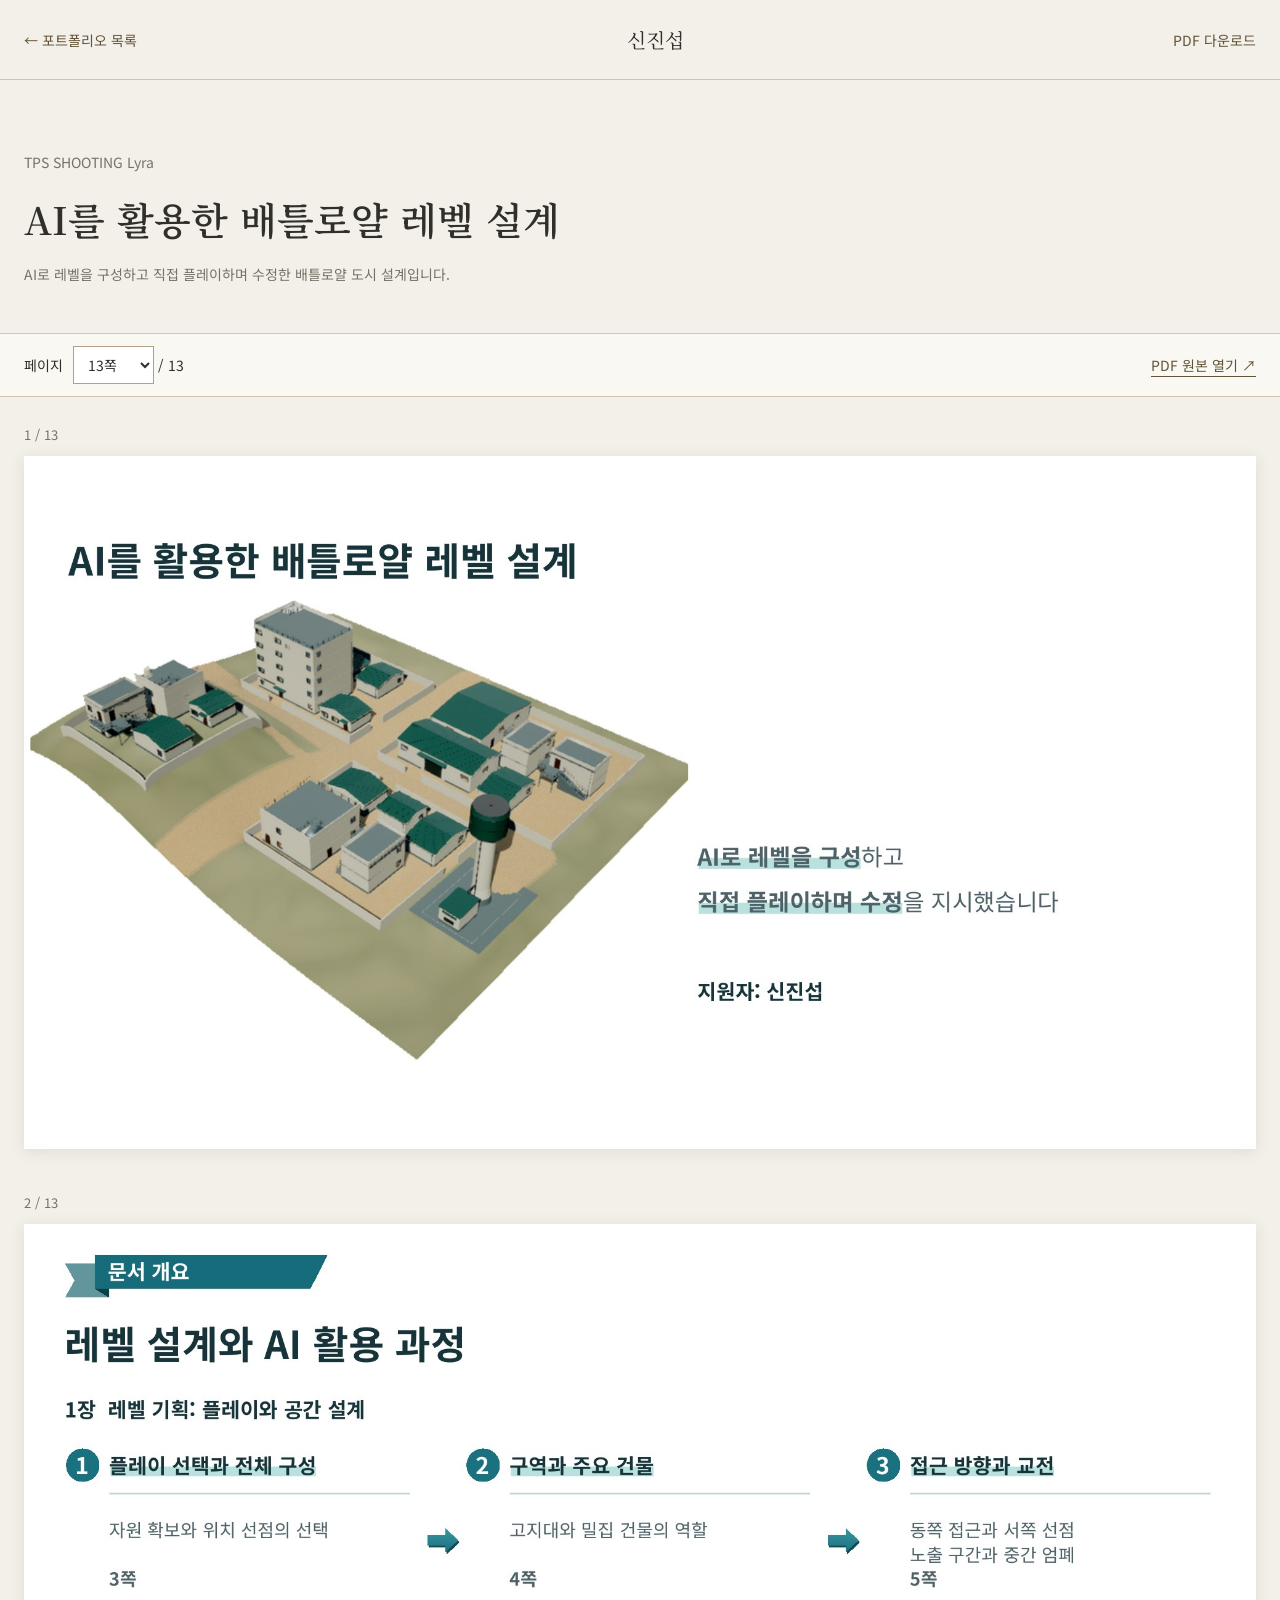
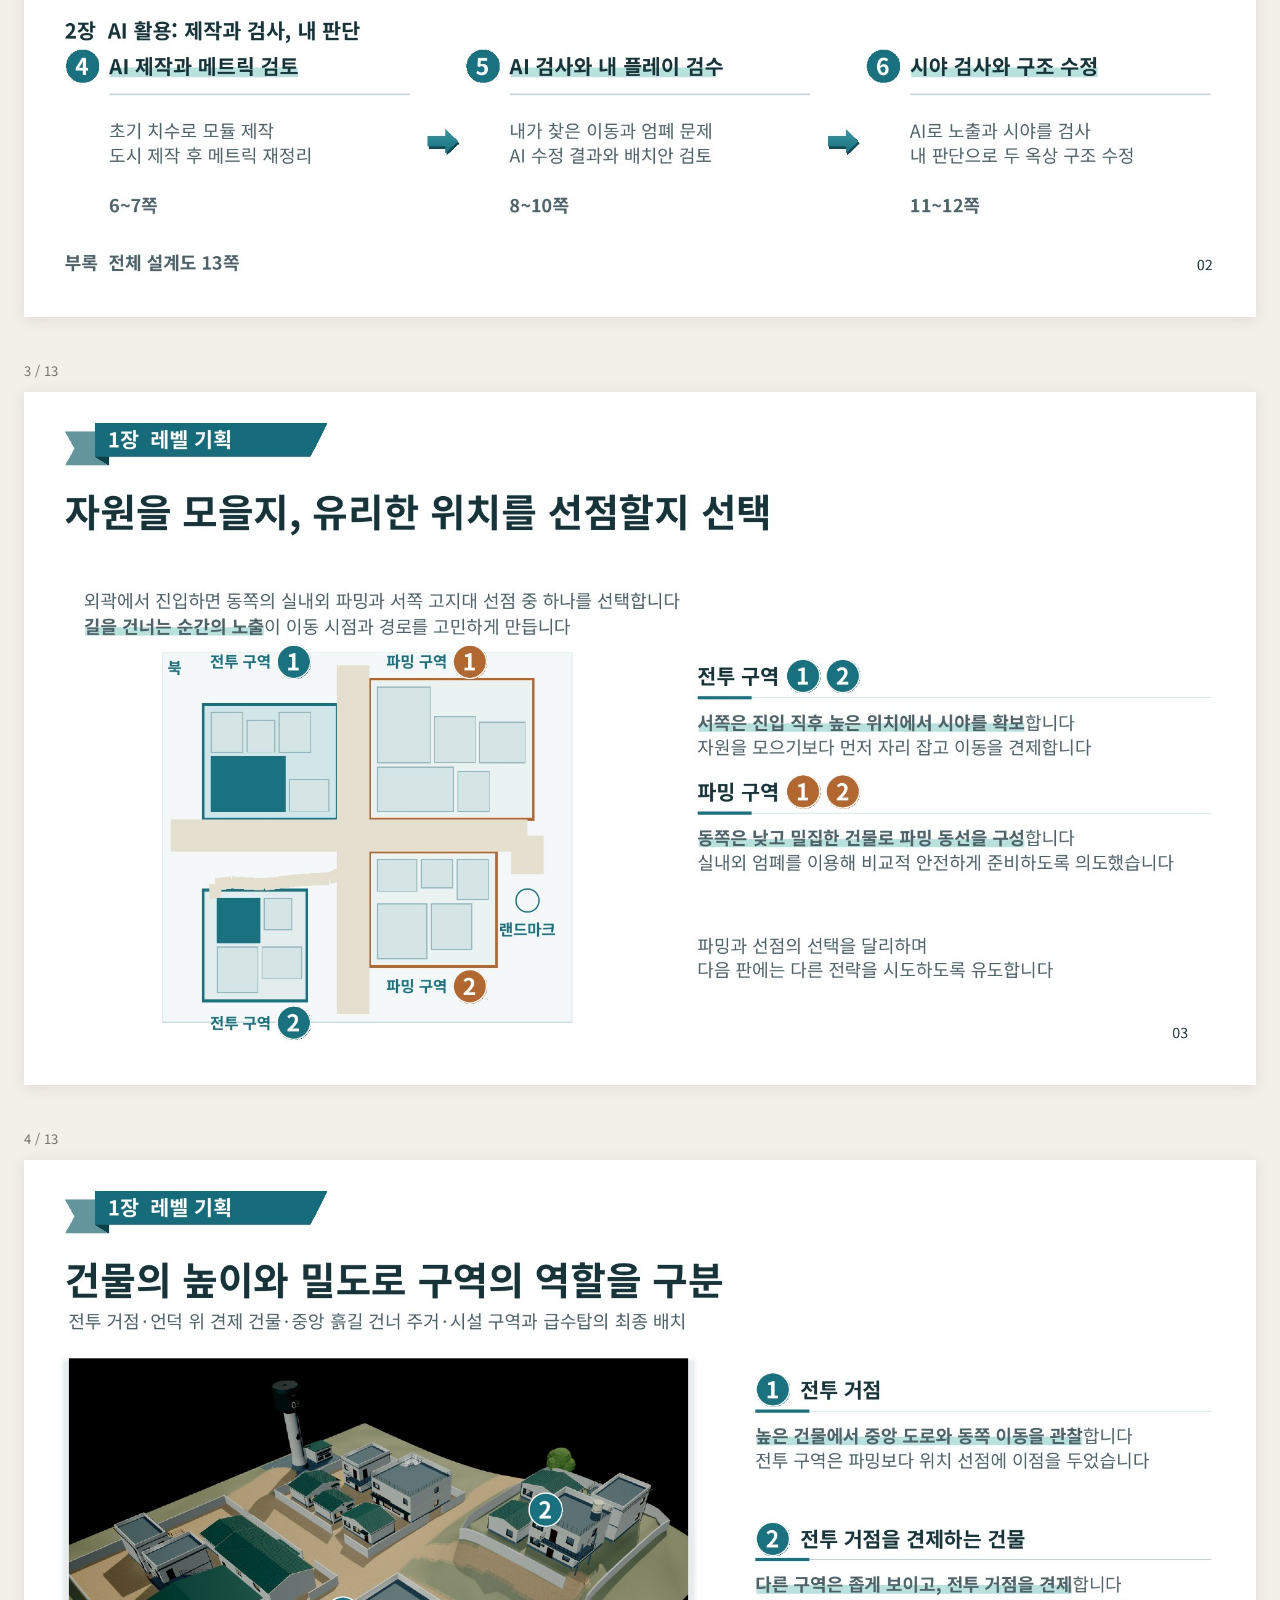
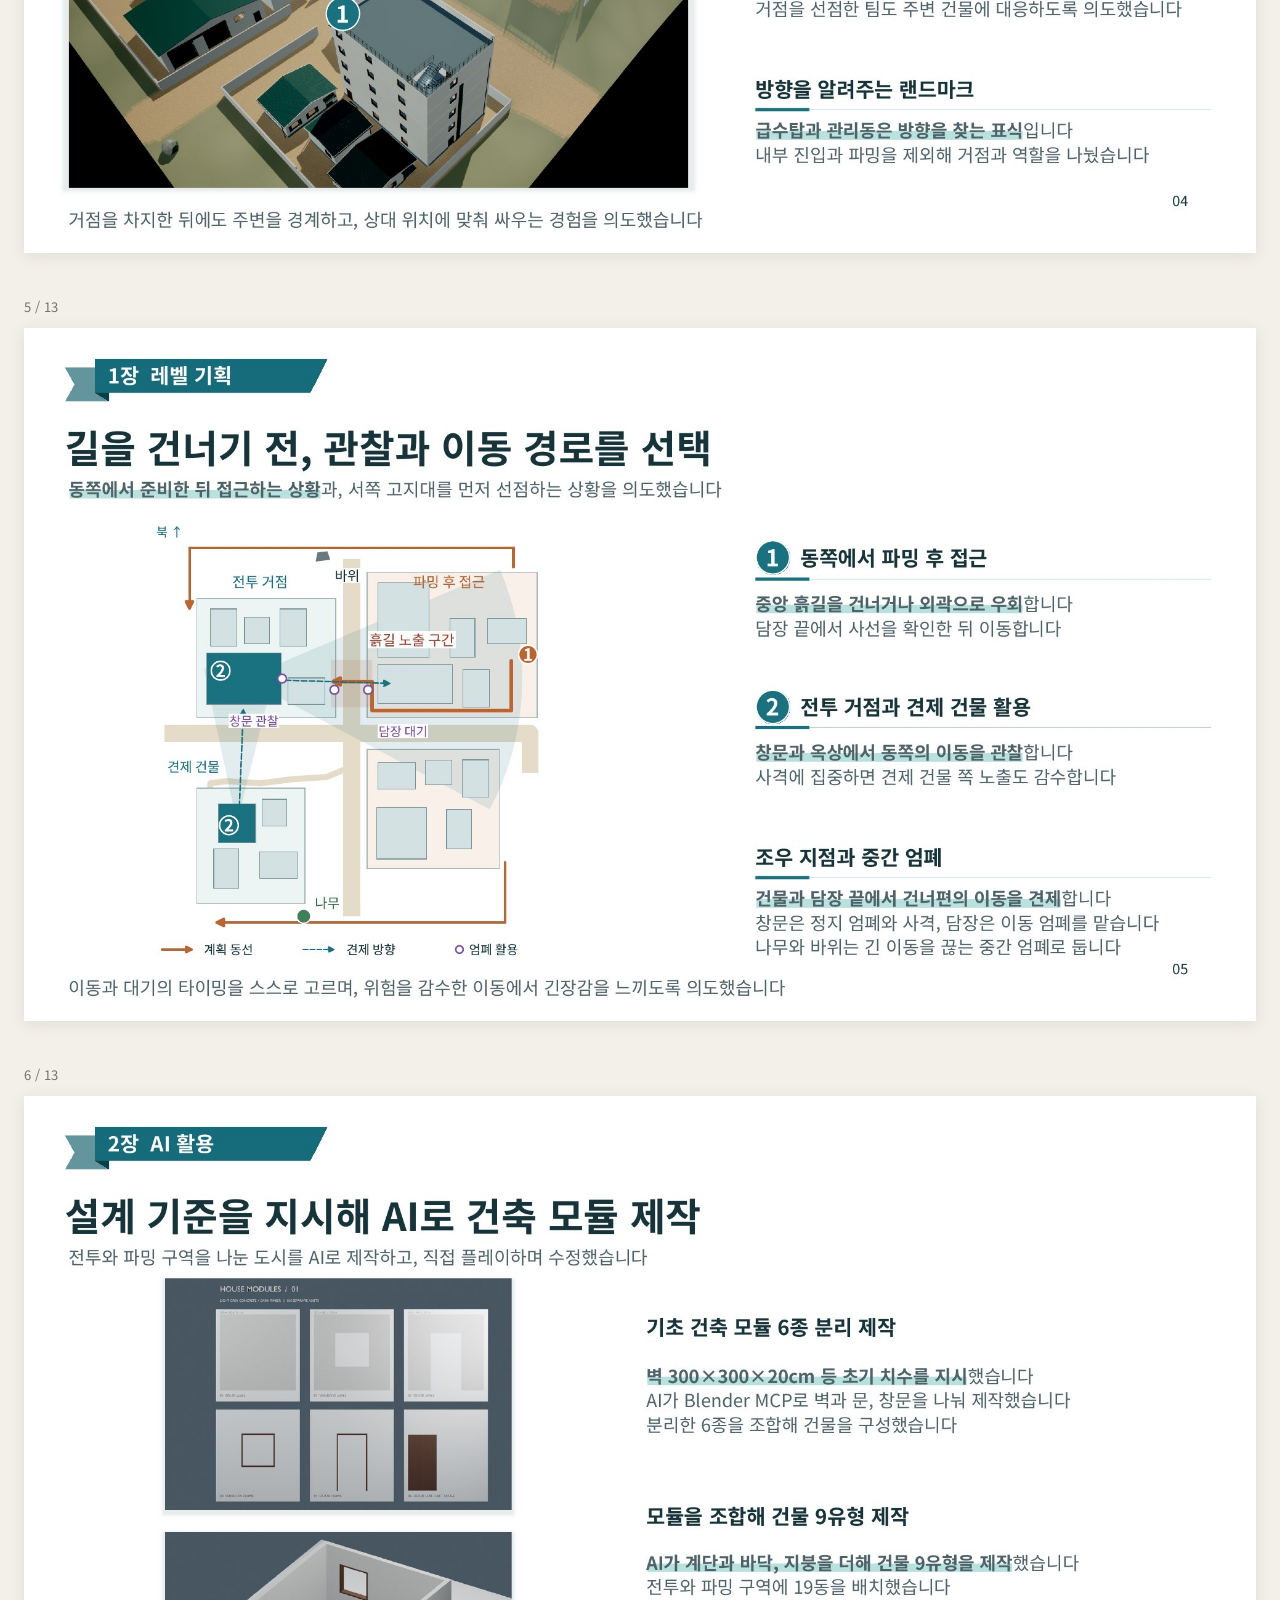
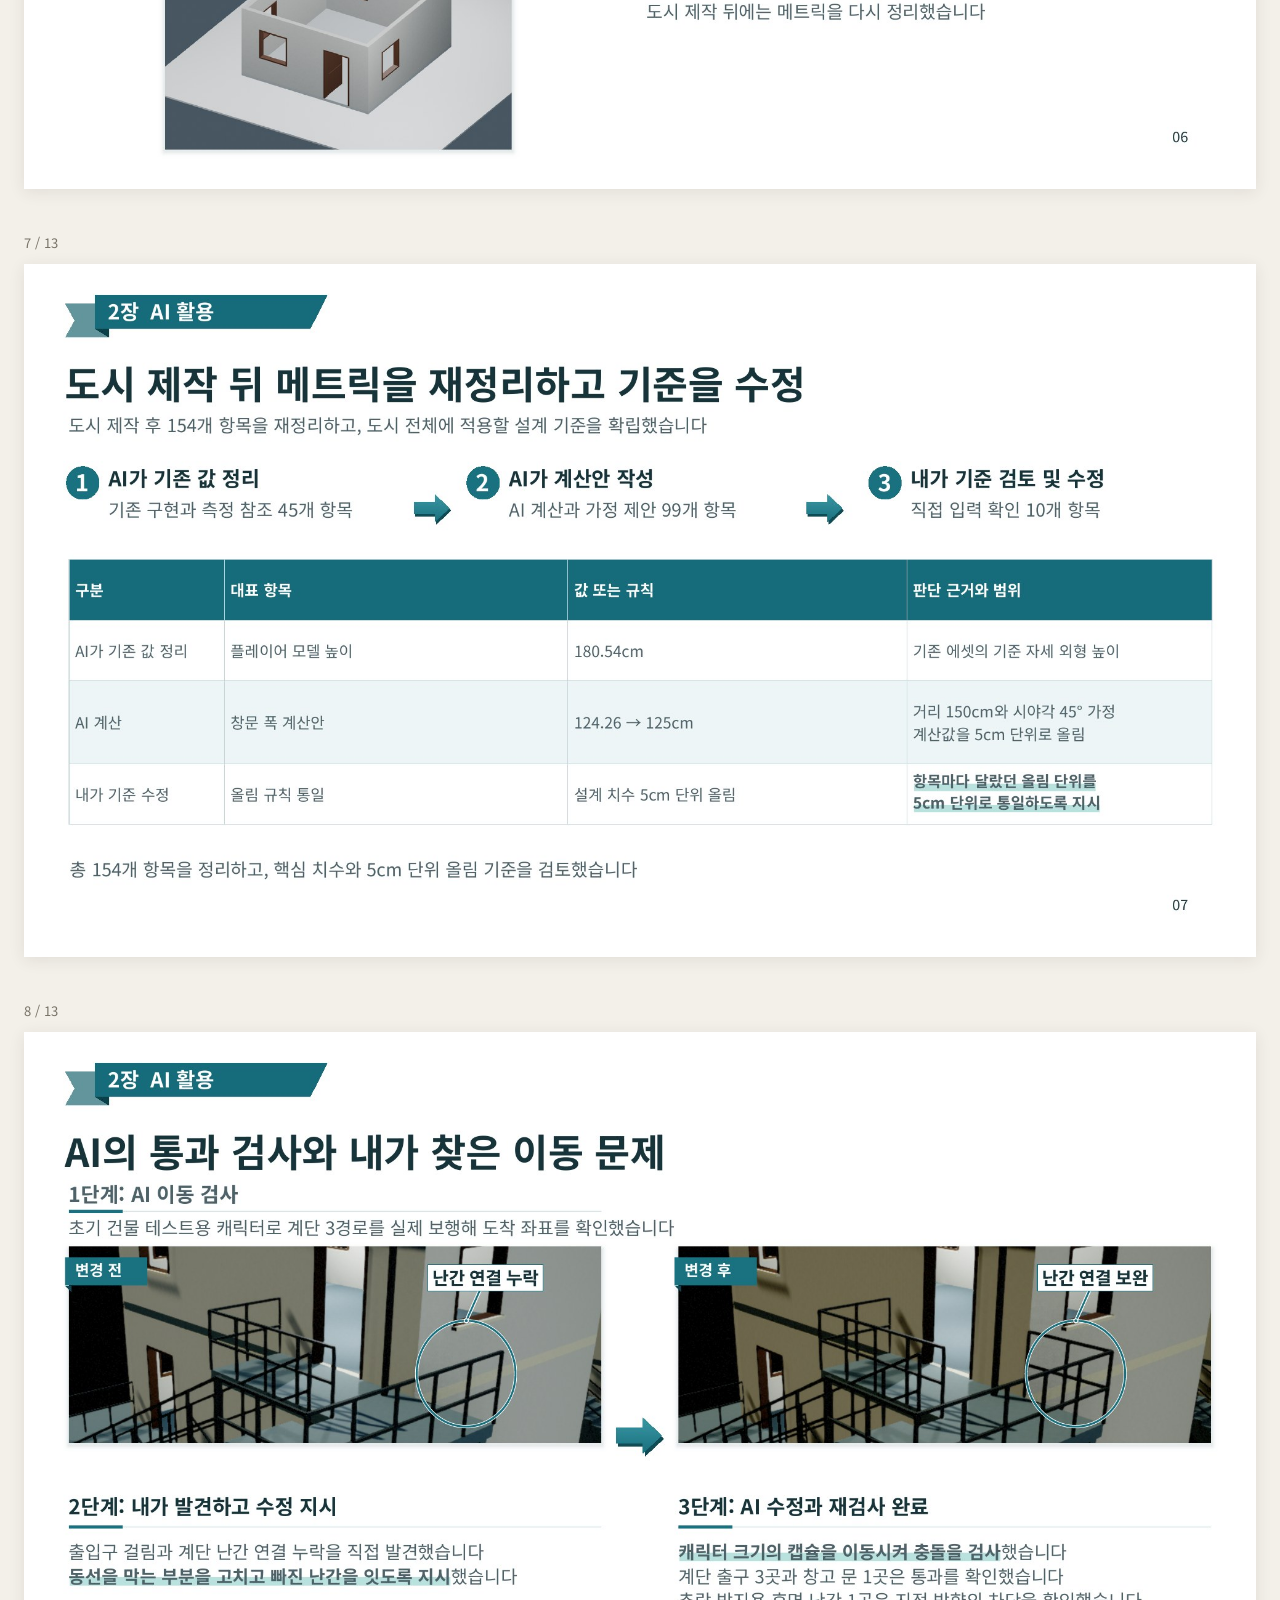
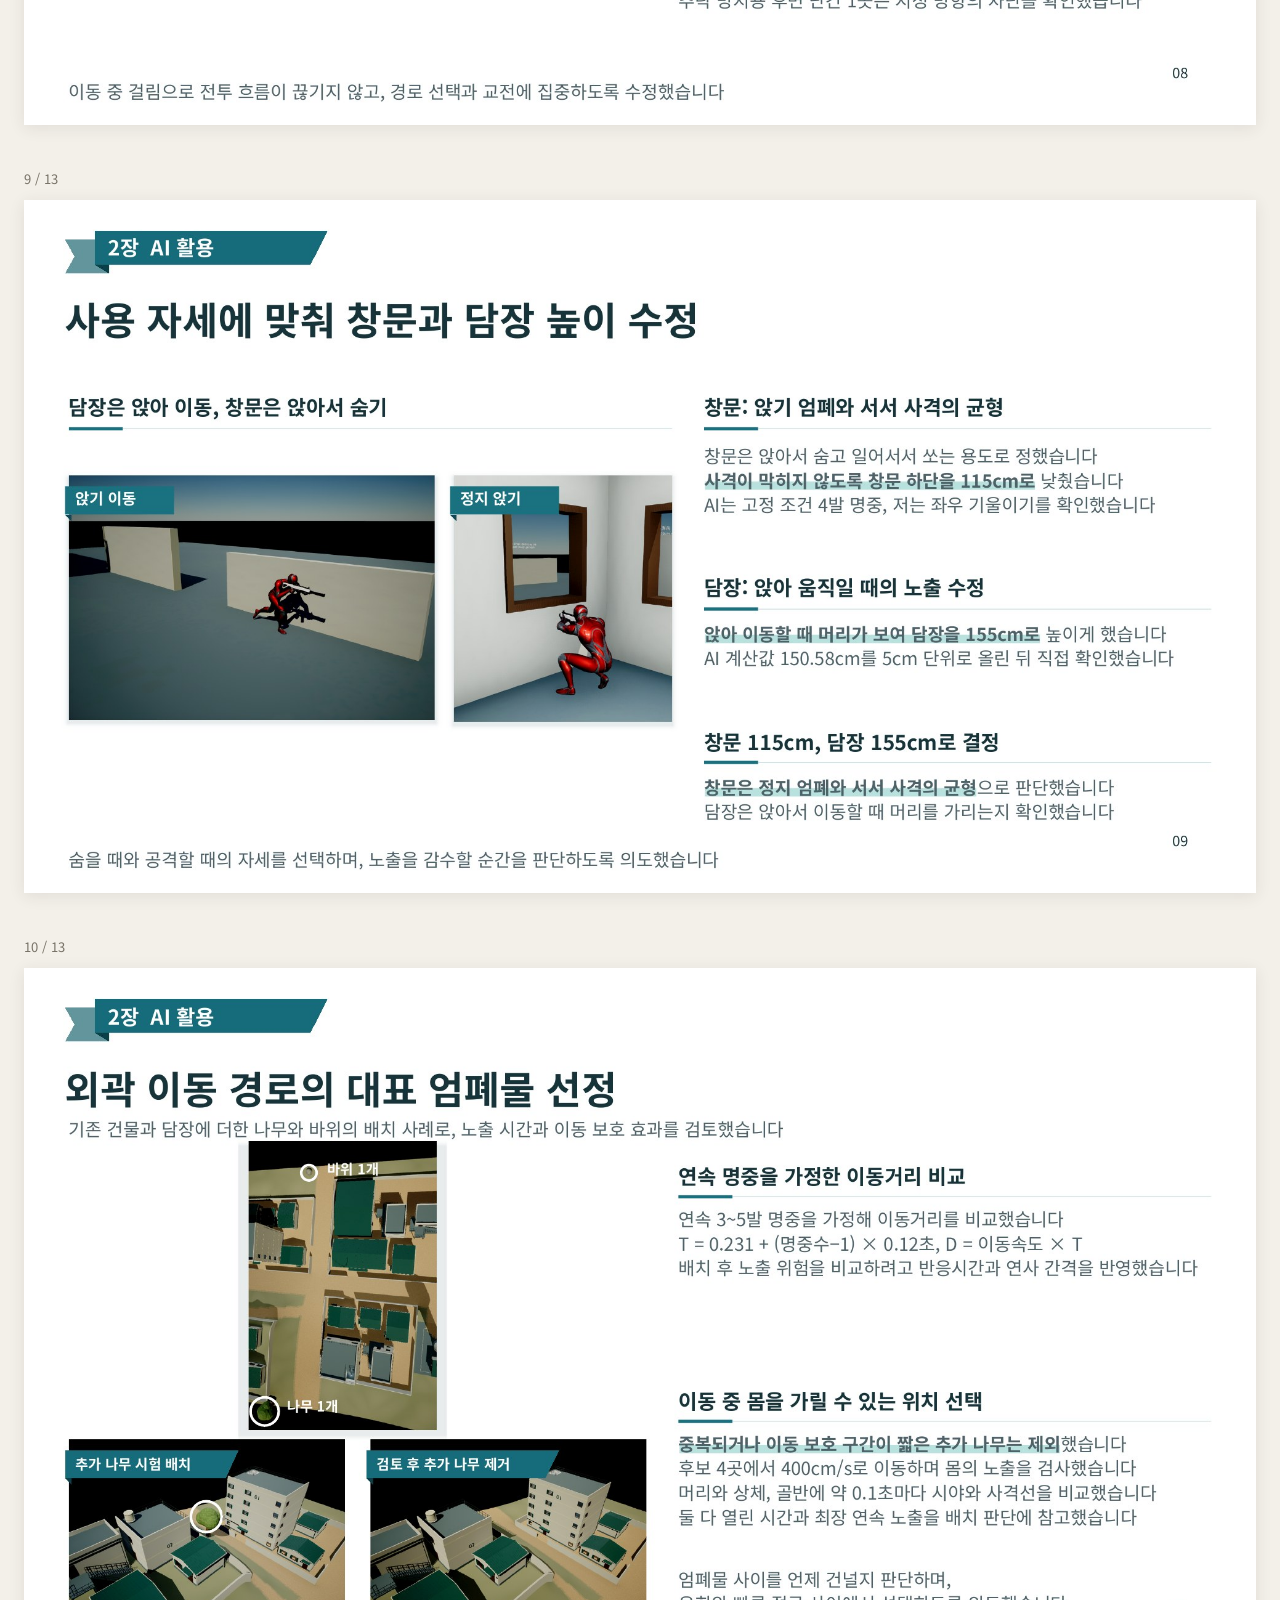
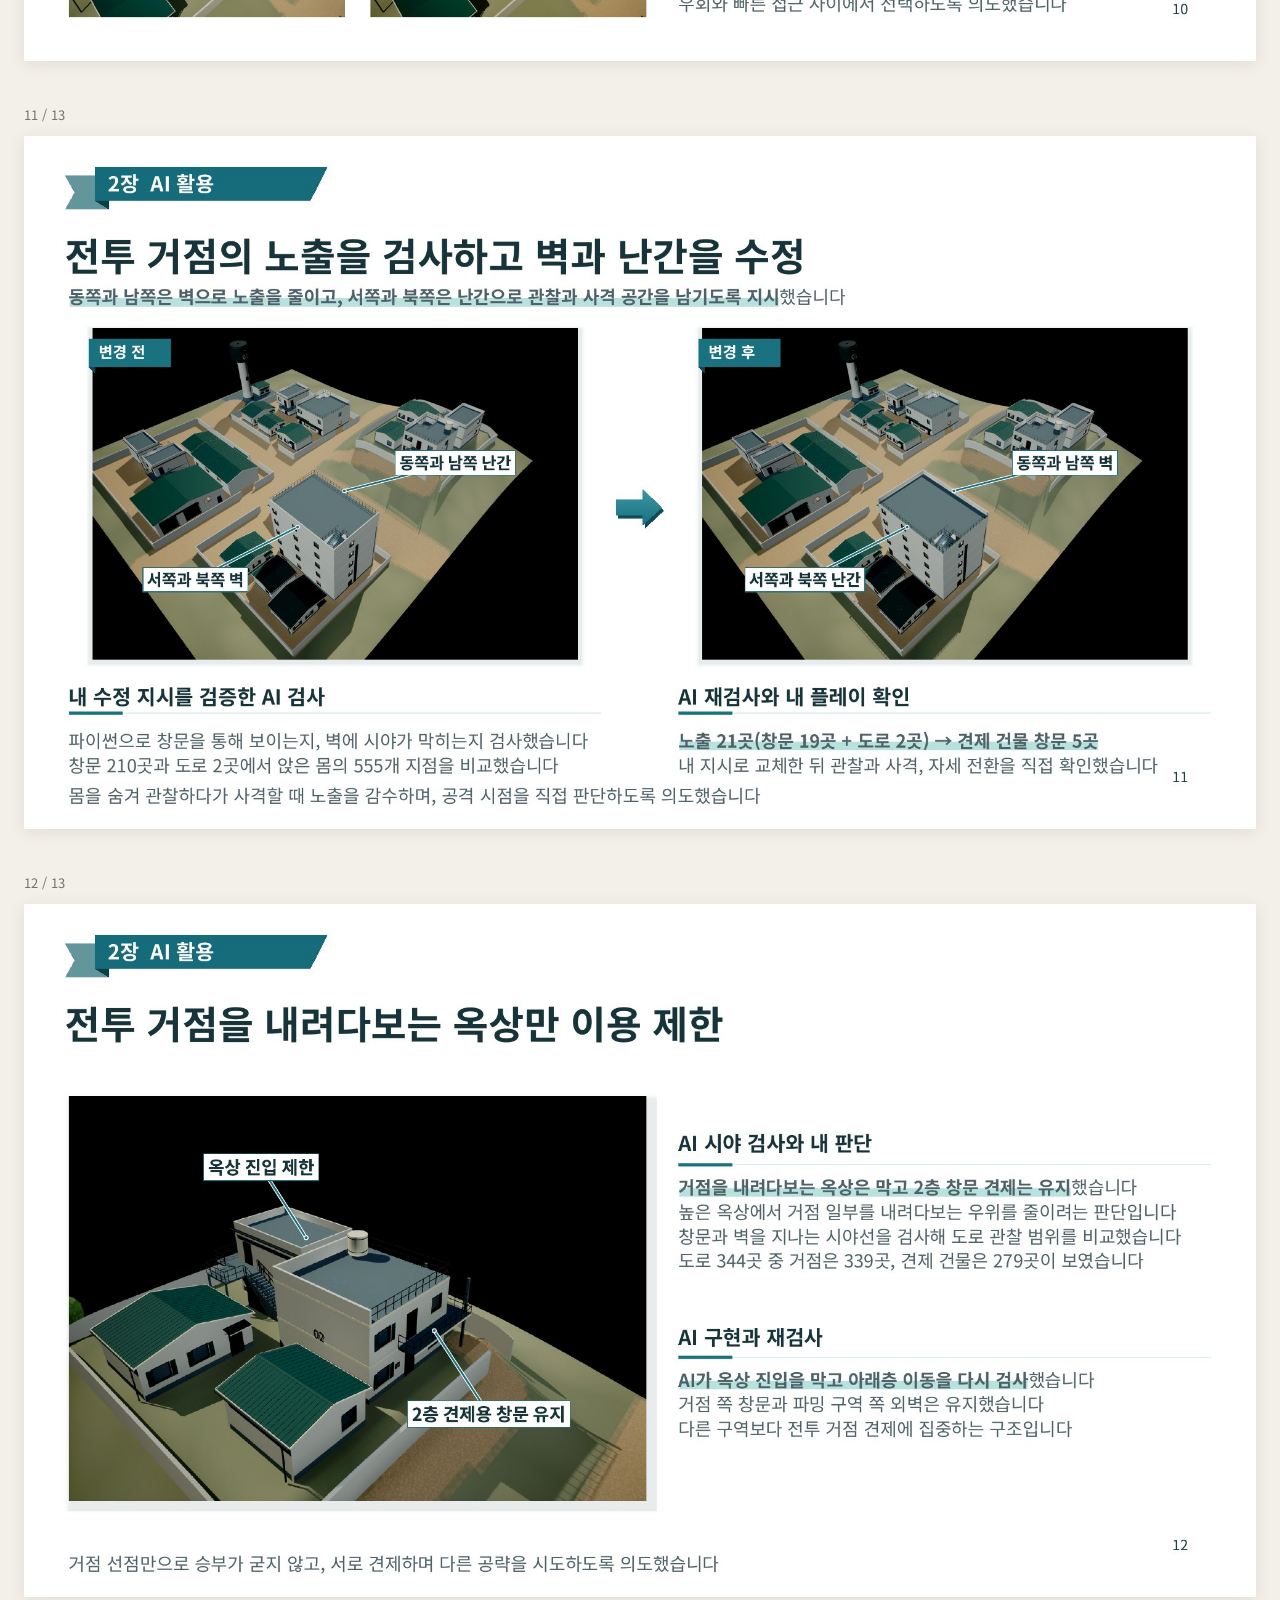
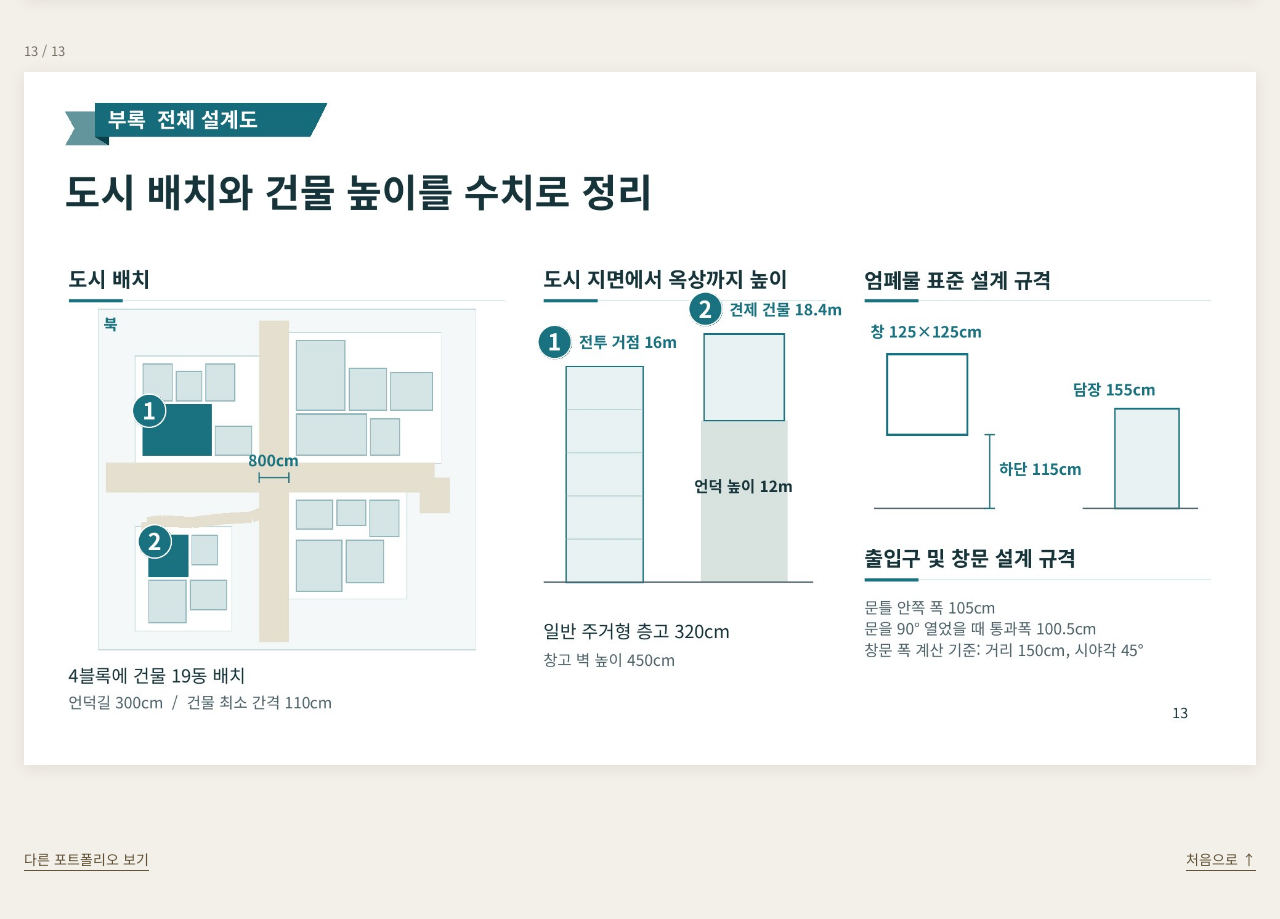
==== lyra.html @ dfa77b0a "Add in-site Lyra, field and dungeon portfolio readers" ====
<!doctype html>
<html lang="ko"><head><meta charset="utf-8"><meta name="viewport" content="width=device-width,initial-scale=1">
<title>AI를 활용한 배틀로얄 레벨 설계 | 신진섭</title><meta name="description" content="AI로 레벨을 구성하고 직접 플레이하며 수정한 배틀로얄 도시 설계입니다."><link rel="icon" href="data:,">
<link href="https://fonts.googleapis.com/css2?family=Noto+Sans+KR:wght@400;500;600;700&family=Noto+Serif+KR:wght@400;500;600;700&display=swap" rel="stylesheet">
<link rel="stylesheet" href="./css/documents.css?v=1"></head><body class="document-reader">
 <header class="reader-header"><a href="./index.html#portfolio" class="reader-back">← 포트폴리오 목록</a><span>신진섭</span><a href="./assets/documents/lyra/lyra.pdf" download="신진섭_lyra_포트폴리오.pdf">PDF 다운로드</a></header>
 <main><section class="reader-intro"><p>TPS SHOOTING Lyra</p><h1>AI를 활용한 배틀로얄 레벨 설계</h1><p>AI로 레벨을 구성하고 직접 플레이하며 수정한 배틀로얄 도시 설계입니다.</p></section>
 <nav class="reader-controls" aria-label="문서 탐색"><div><label for="page-select">페이지</label> <select id="page-select"><option value="page-1">1쪽</option><option value="page-2">2쪽</option><option value="page-3">3쪽</option><option value="page-4">4쪽</option><option value="page-5">5쪽</option><option value="page-6">6쪽</option><option value="page-7">7쪽</option><option value="page-8">8쪽</option><option value="page-9">9쪽</option><option value="page-10">10쪽</option><option value="page-11">11쪽</option><option value="page-12">12쪽</option><option value="page-13">13쪽</option></select><span> / 13</span></div><a href="./assets/documents/lyra/lyra.pdf" target="_blank" rel="noopener">PDF 원본 열기 ↗</a></nav>
 <div class="document-pages"><figure id="page-1" class="document-page"><figcaption>1 / 13</figcaption><img src="./assets/documents/lyra/page-01.jpg" alt="AI를 활용한 배틀로얄 레벨 설계 1쪽" width="2000" height="1125" loading="eager" decoding="async"></figure><figure id="page-2" class="document-page"><figcaption>2 / 13</figcaption><img src="./assets/documents/lyra/page-02.jpg" alt="AI를 활용한 배틀로얄 레벨 설계 2쪽" width="2000" height="1125" loading="lazy" decoding="async"></figure><figure id="page-3" class="document-page"><figcaption>3 / 13</figcaption><img src="./assets/documents/lyra/page-03.jpg" alt="AI를 활용한 배틀로얄 레벨 설계 3쪽" width="2000" height="1125" loading="lazy" decoding="async"></figure><figure id="page-4" class="document-page"><figcaption>4 / 13</figcaption><img src="./assets/documents/lyra/page-04.jpg" alt="AI를 활용한 배틀로얄 레벨 설계 4쪽" width="2000" height="1125" loading="lazy" decoding="async"></figure><figure id="page-5" class="document-page"><figcaption>5 / 13</figcaption><img src="./assets/documents/lyra/page-05.jpg" alt="AI를 활용한 배틀로얄 레벨 설계 5쪽" width="2000" height="1125" loading="lazy" decoding="async"></figure><figure id="page-6" class="document-page"><figcaption>6 / 13</figcaption><img src="./assets/documents/lyra/page-06.jpg" alt="AI를 활용한 배틀로얄 레벨 설계 6쪽" width="2000" height="1125" loading="lazy" decoding="async"></figure><figure id="page-7" class="document-page"><figcaption>7 / 13</figcaption><img src="./assets/documents/lyra/page-07.jpg" alt="AI를 활용한 배틀로얄 레벨 설계 7쪽" width="2000" height="1125" loading="lazy" decoding="async"></figure><figure id="page-8" class="document-page"><figcaption>8 / 13</figcaption><img src="./assets/documents/lyra/page-08.jpg" alt="AI를 활용한 배틀로얄 레벨 설계 8쪽" width="2000" height="1125" loading="lazy" decoding="async"></figure><figure id="page-9" class="document-page"><figcaption>9 / 13</figcaption><img src="./assets/documents/lyra/page-09.jpg" alt="AI를 활용한 배틀로얄 레벨 설계 9쪽" width="2000" height="1125" loading="lazy" decoding="async"></figure><figure id="page-10" class="document-page"><figcaption>10 / 13</figcaption><img src="./assets/documents/lyra/page-10.jpg" alt="AI를 활용한 배틀로얄 레벨 설계 10쪽" width="2000" height="1125" loading="lazy" decoding="async"></figure><figure id="page-11" class="document-page"><figcaption>11 / 13</figcaption><img src="./assets/documents/lyra/page-11.jpg" alt="AI를 활용한 배틀로얄 레벨 설계 11쪽" width="2000" height="1125" loading="lazy" decoding="async"></figure><figure id="page-12" class="document-page"><figcaption>12 / 13</figcaption><img src="./assets/documents/lyra/page-12.jpg" alt="AI를 활용한 배틀로얄 레벨 설계 12쪽" width="2000" height="1125" loading="lazy" decoding="async"></figure><figure id="page-13" class="document-page"><figcaption>13 / 13</figcaption><img src="./assets/documents/lyra/page-13.jpg" alt="AI를 활용한 배틀로얄 레벨 설계 13쪽" width="2000" height="1125" loading="lazy" decoding="async"></figure></div>
 <footer class="reader-footer"><a href="./index.html#portfolio">다른 포트폴리오 보기</a><a href="#page-1">처음으로 ↑</a></footer></main><script src="./js/document-reader.js?v=1"></script></body></html>
---- css/documents.css ----
.document-section { scroll-margin-top: 110px; }
.document-grid { display:grid; grid-template-columns:repeat(3,minmax(0,1fr)); gap:30px; }
.document-card { min-width:0; display:flex; flex-direction:column; padding-bottom:26px; border-bottom:1px solid #cfc5b2; }
.document-cover { display:flex; align-items:center; aspect-ratio:16/9; background:#e9e4d9; overflow:hidden; }
.document-cover img { display:block; width:100%; height:100%; object-fit:contain; transition:transform .2s; }
.document-cover:hover img { transform:scale(1.025); }
.document-project { display:flex; justify-content:space-between; gap:12px; font-size:12px; color:#777267; margin:22px 0 10px; }
.document-card h3 { font-family:"Noto Serif KR",serif; font-size:23px; line-height:1.55; color:#302f2a; margin:0 0 12px; word-break:keep-all; }
.document-description { font-size:14px; color:#57564e; line-height:1.9; margin:0 0 25px; word-break:keep-all; }
.document-actions { display:flex; align-items:center; flex-wrap:wrap; gap:18px; margin-top:auto; }
.document-button { display:flex; gap:25px; align-items:center; padding:12px 20px; background:#876740; color:#fff!important; font-size:14px; text-decoration:none; }
.document-download { font-size:13px; color:#635339; text-underline-offset:5px; }
.mission-documents { position:absolute; top:24px; right:28px; z-index:20; padding:12px 20px; border:1px solid #c8b48c; color:#f3ead8; background:#352b20; cursor:pointer; font:500 14px "Noto Sans KR",sans-serif; }
.document-reader { margin:0; background:#f3f0e9; color:#302f2a; font-family:"Noto Sans KR",sans-serif; }
.document-reader * { box-sizing:border-box; }
.document-reader a { color:#635339; text-underline-offset:5px; }
.reader-header { display:flex; align-items:center; justify-content:space-between; gap:20px; min-height:80px; padding:20px max(24px,calc((100vw - 1280px)/2)); border-bottom:1px solid #cfc5b2; font-size:14px; }
.reader-header a { text-decoration:none; }
.reader-header span { font-family:"Noto Serif KR",serif; font-size:20px; }
.reader-intro { max-width:1280px; margin:auto; padding:55px 24px 32px; }
.reader-intro h1 { font:600 clamp(25px,3vw,38px)/1.5 "Noto Serif KR",serif; margin:12px 0; word-break:keep-all; }
.reader-intro p { font-size:14px; line-height:1.9; color:#777267; word-break:keep-all; }
.reader-controls { position:sticky; top:0; z-index:5; display:flex; align-items:center; justify-content:space-between; padding:12px max(24px,calc((100vw - 1232px)/2)); background:#faf8f2f5; border-block:1px solid #cfc5b2; font-size:14px; }
.reader-controls select { font:inherit; padding:7px 20px 7px 10px; border:1px solid #b3a185; background:#fff; color:#302f2a; margin-left:6px; }
.document-pages { max-width:1280px; margin:0 auto; padding:0 24px 30px; }
.document-page { margin:28px 0 44px; scroll-margin-top:85px; }
.document-page figcaption { color:#777267; font-size:13px; margin-bottom:12px; }
.document-page img { display:block; width:100%; height:auto; box-shadow:0 3px 15px #302f2a18; background:white; }
.reader-footer { max-width:1280px; margin:0 auto; padding:10px 24px 50px; display:flex; justify-content:space-between; font-size:14px; }
@media(max-width:800px) { .document-grid { grid-template-columns:1fr; gap:40px; } .document-card h3 { font-size:24px; } .document-cover { max-height:400px; } .reader-header { padding:18px; gap:10px; font-size:12px; } .reader-header span { display:none; } .reader-intro { padding:30px 18px 20px; } .reader-controls { padding:10px 18px; font-size:12px; } .document-pages { padding:0 10px 20px; } .document-page { margin:20px 0 30px; } .mission-documents { top:15px; right:15px; } }
@media(prefers-reduced-motion:reduce) { .document-cover img { transition:none; } }
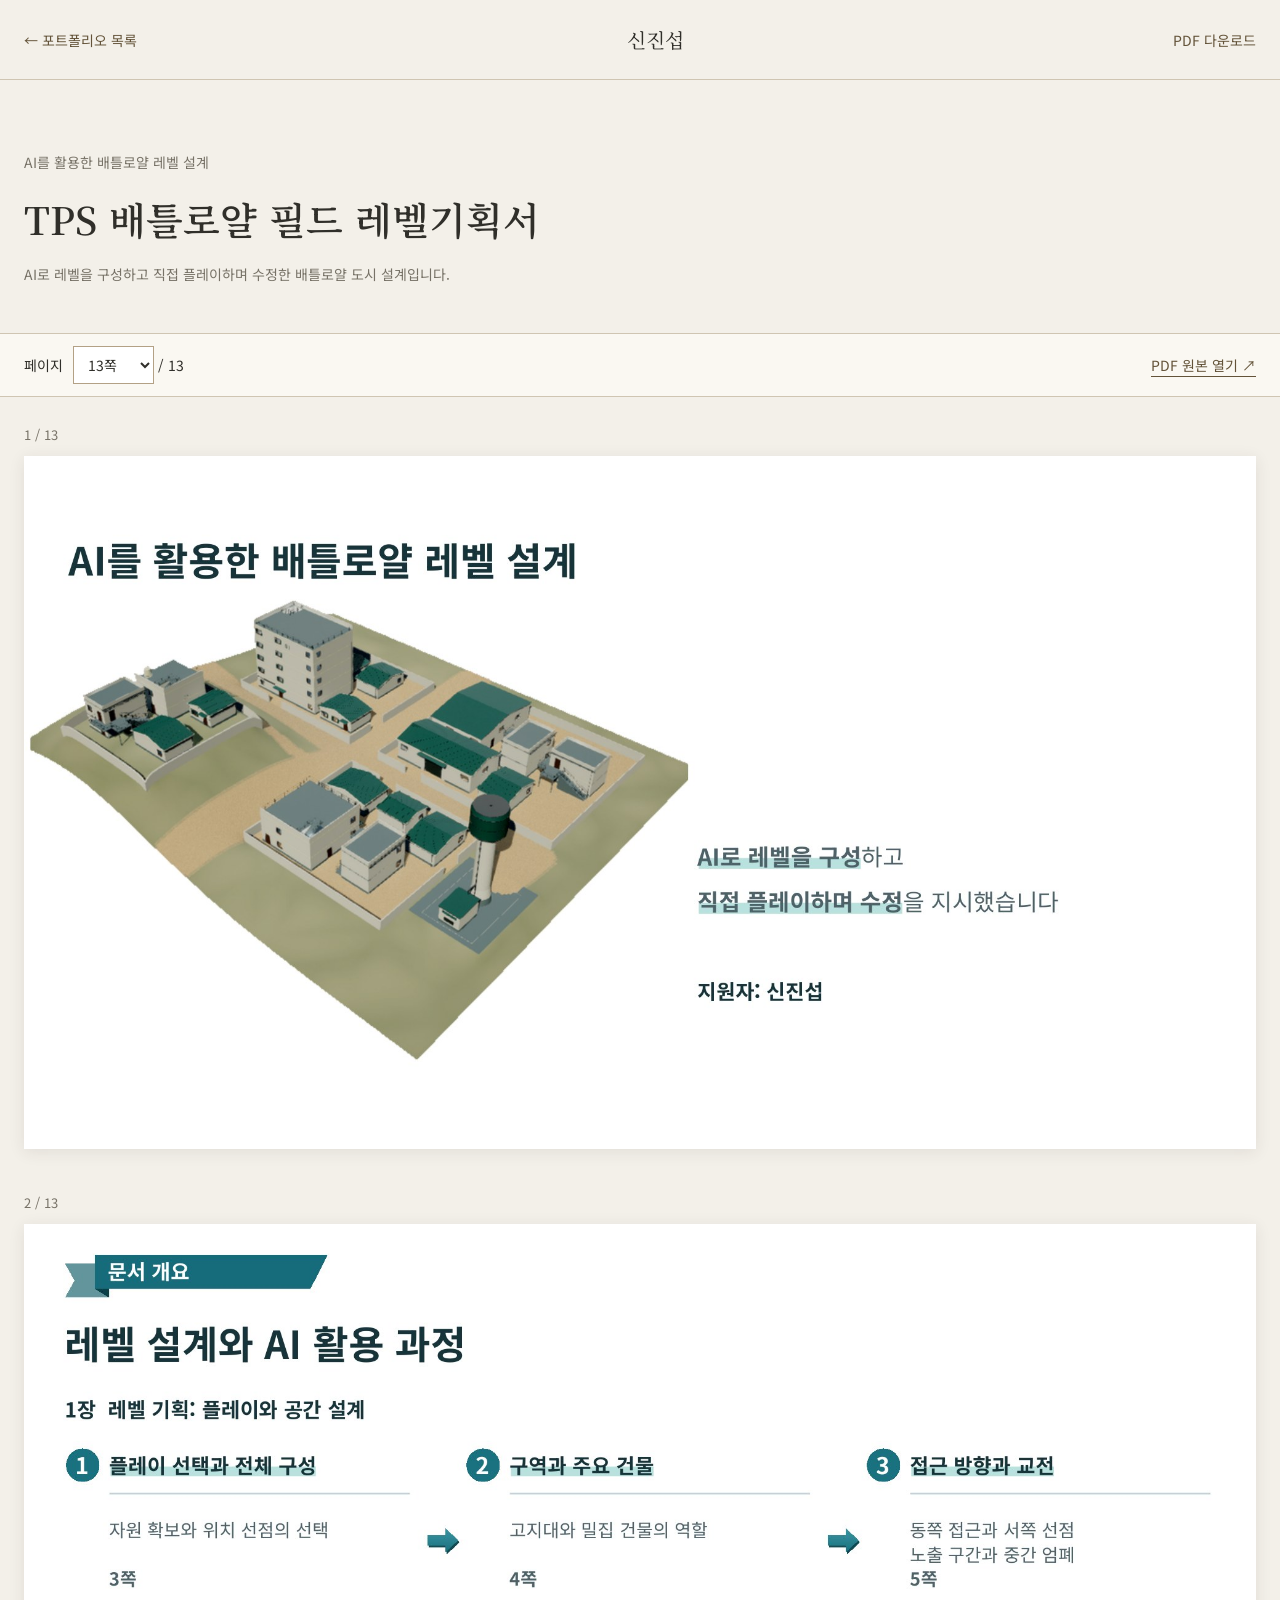
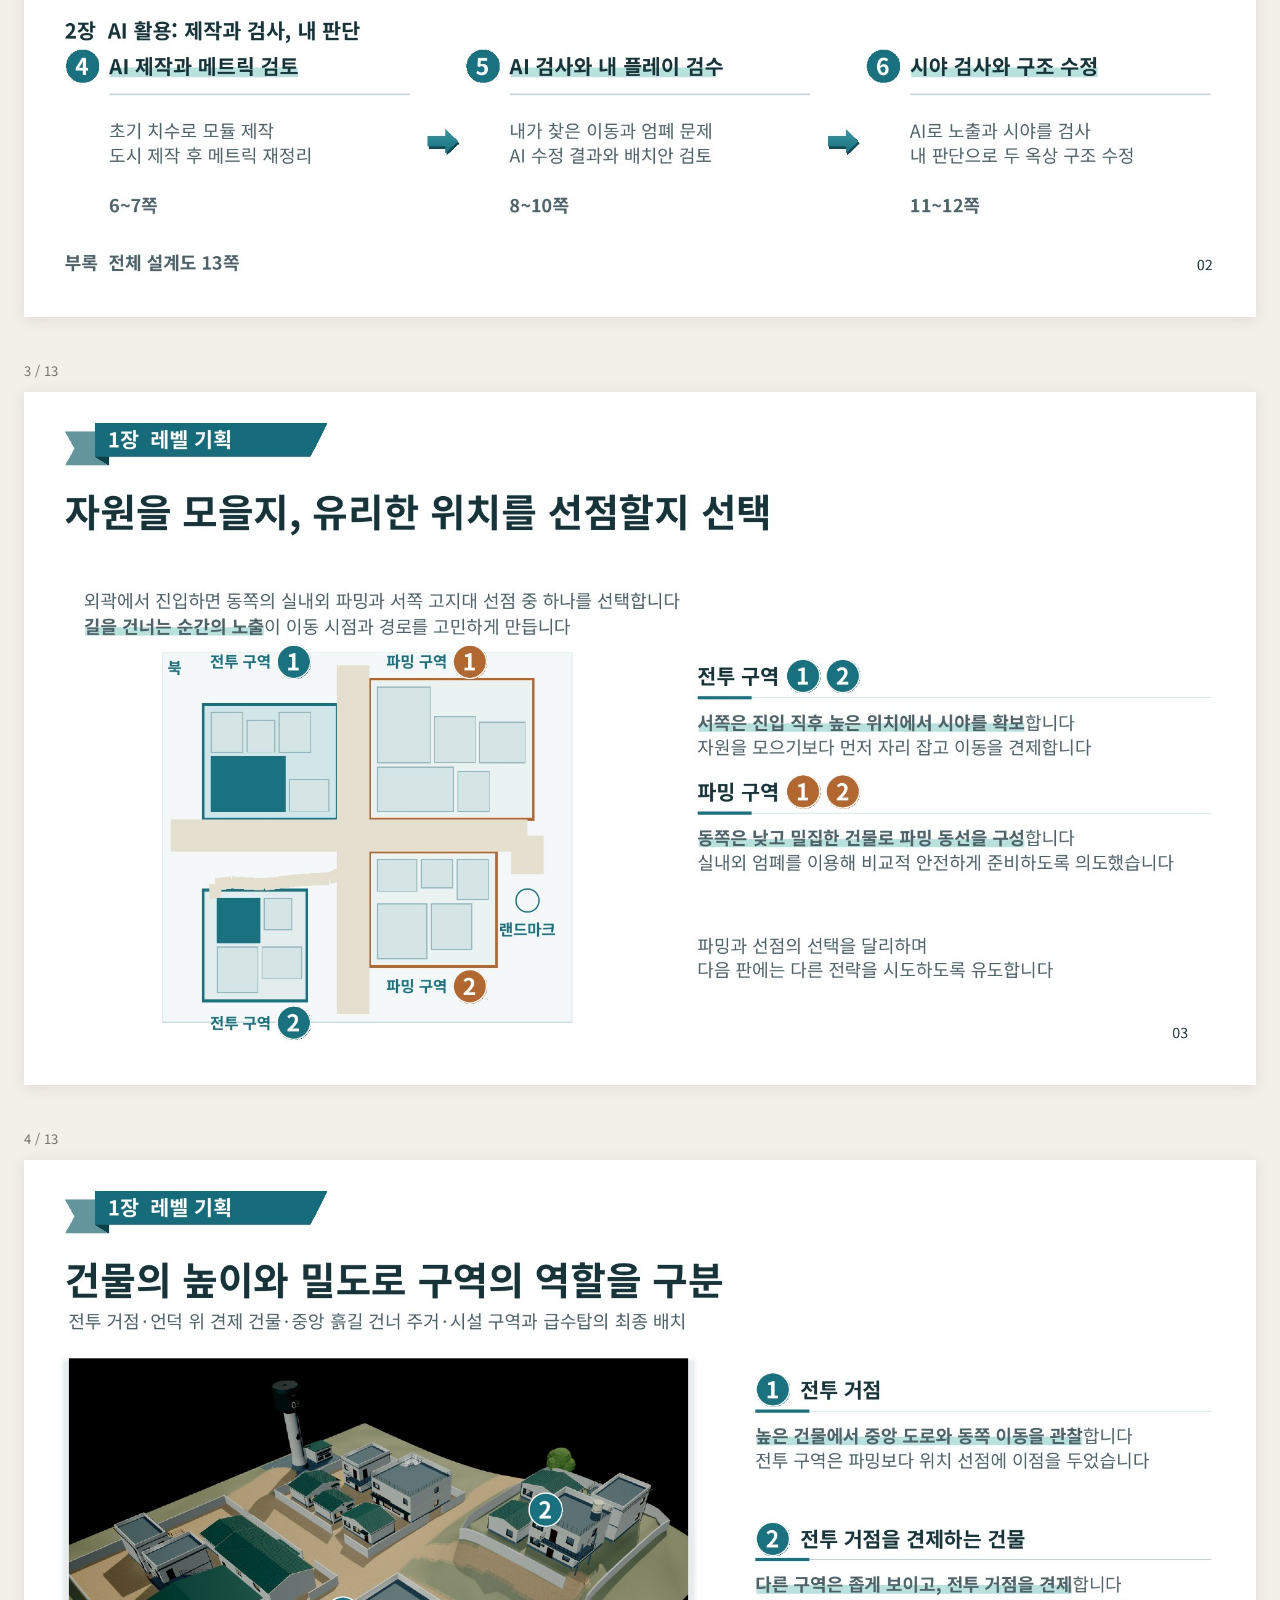
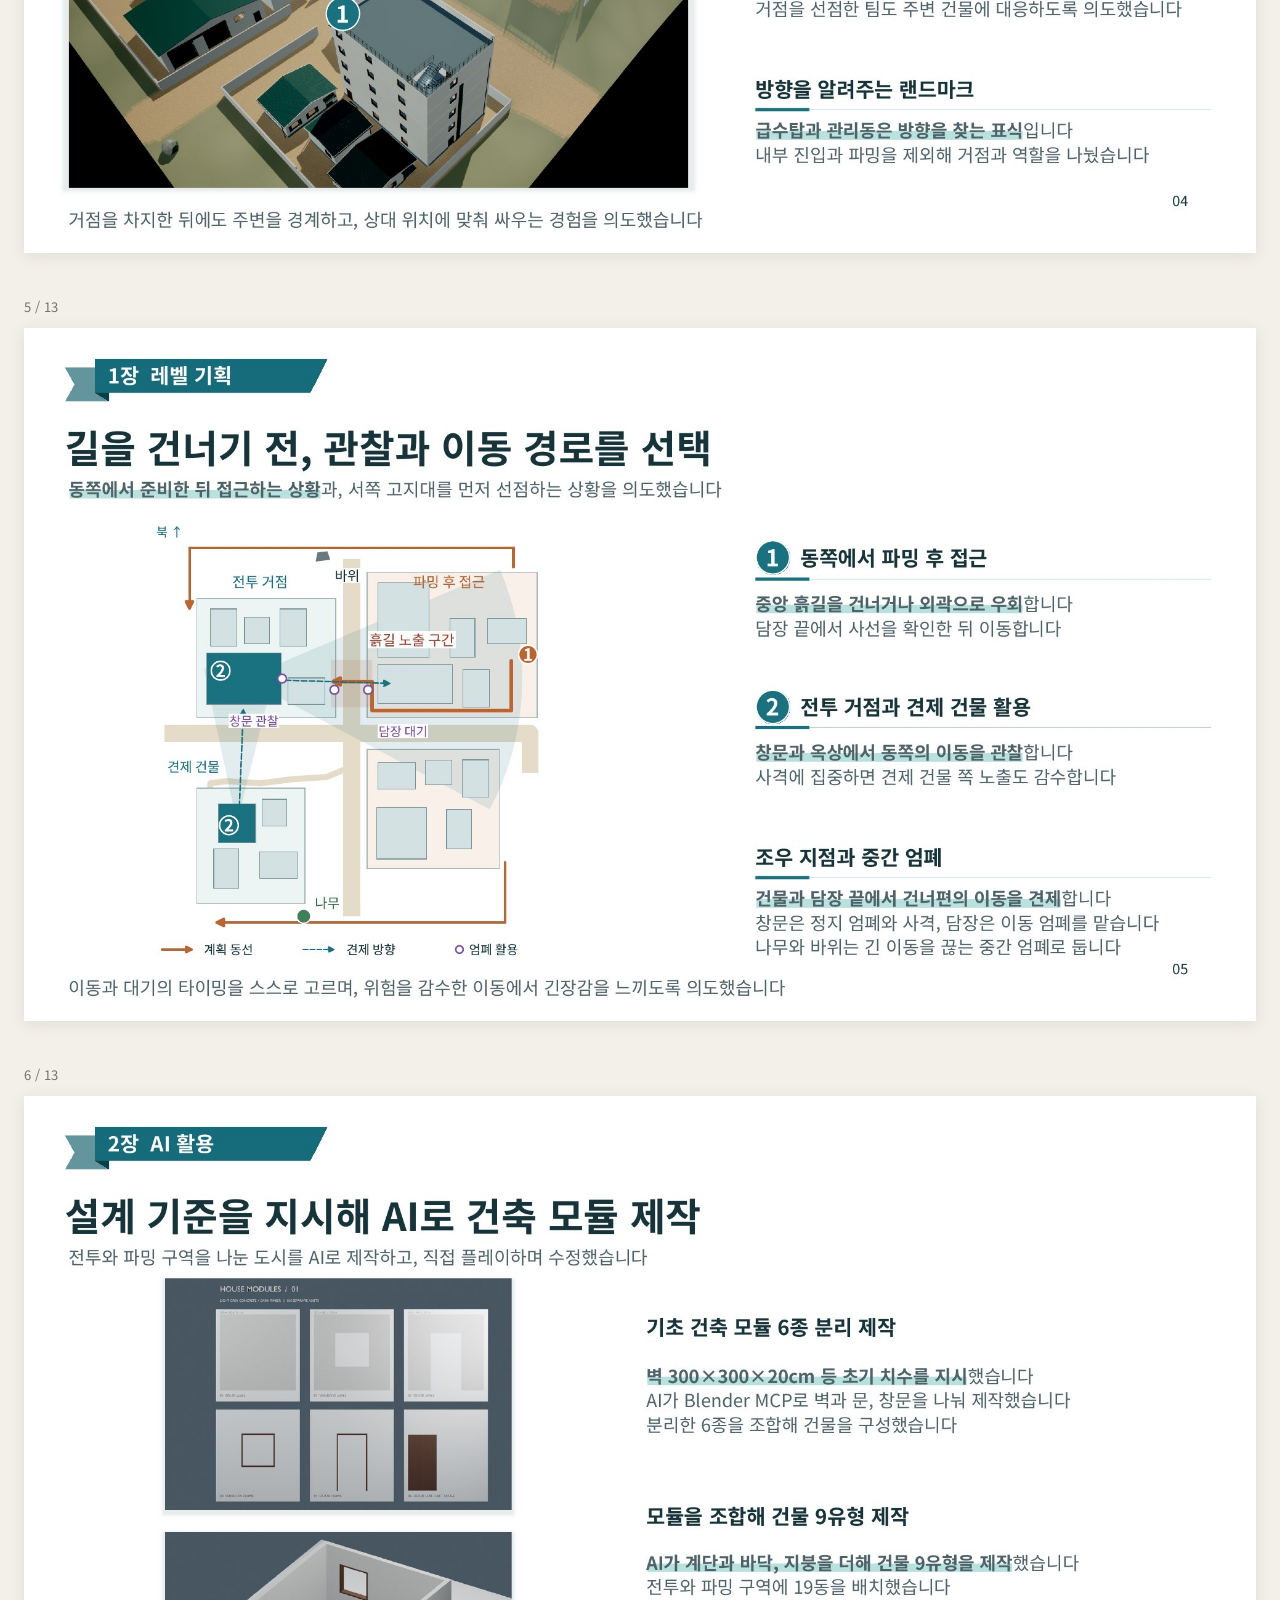
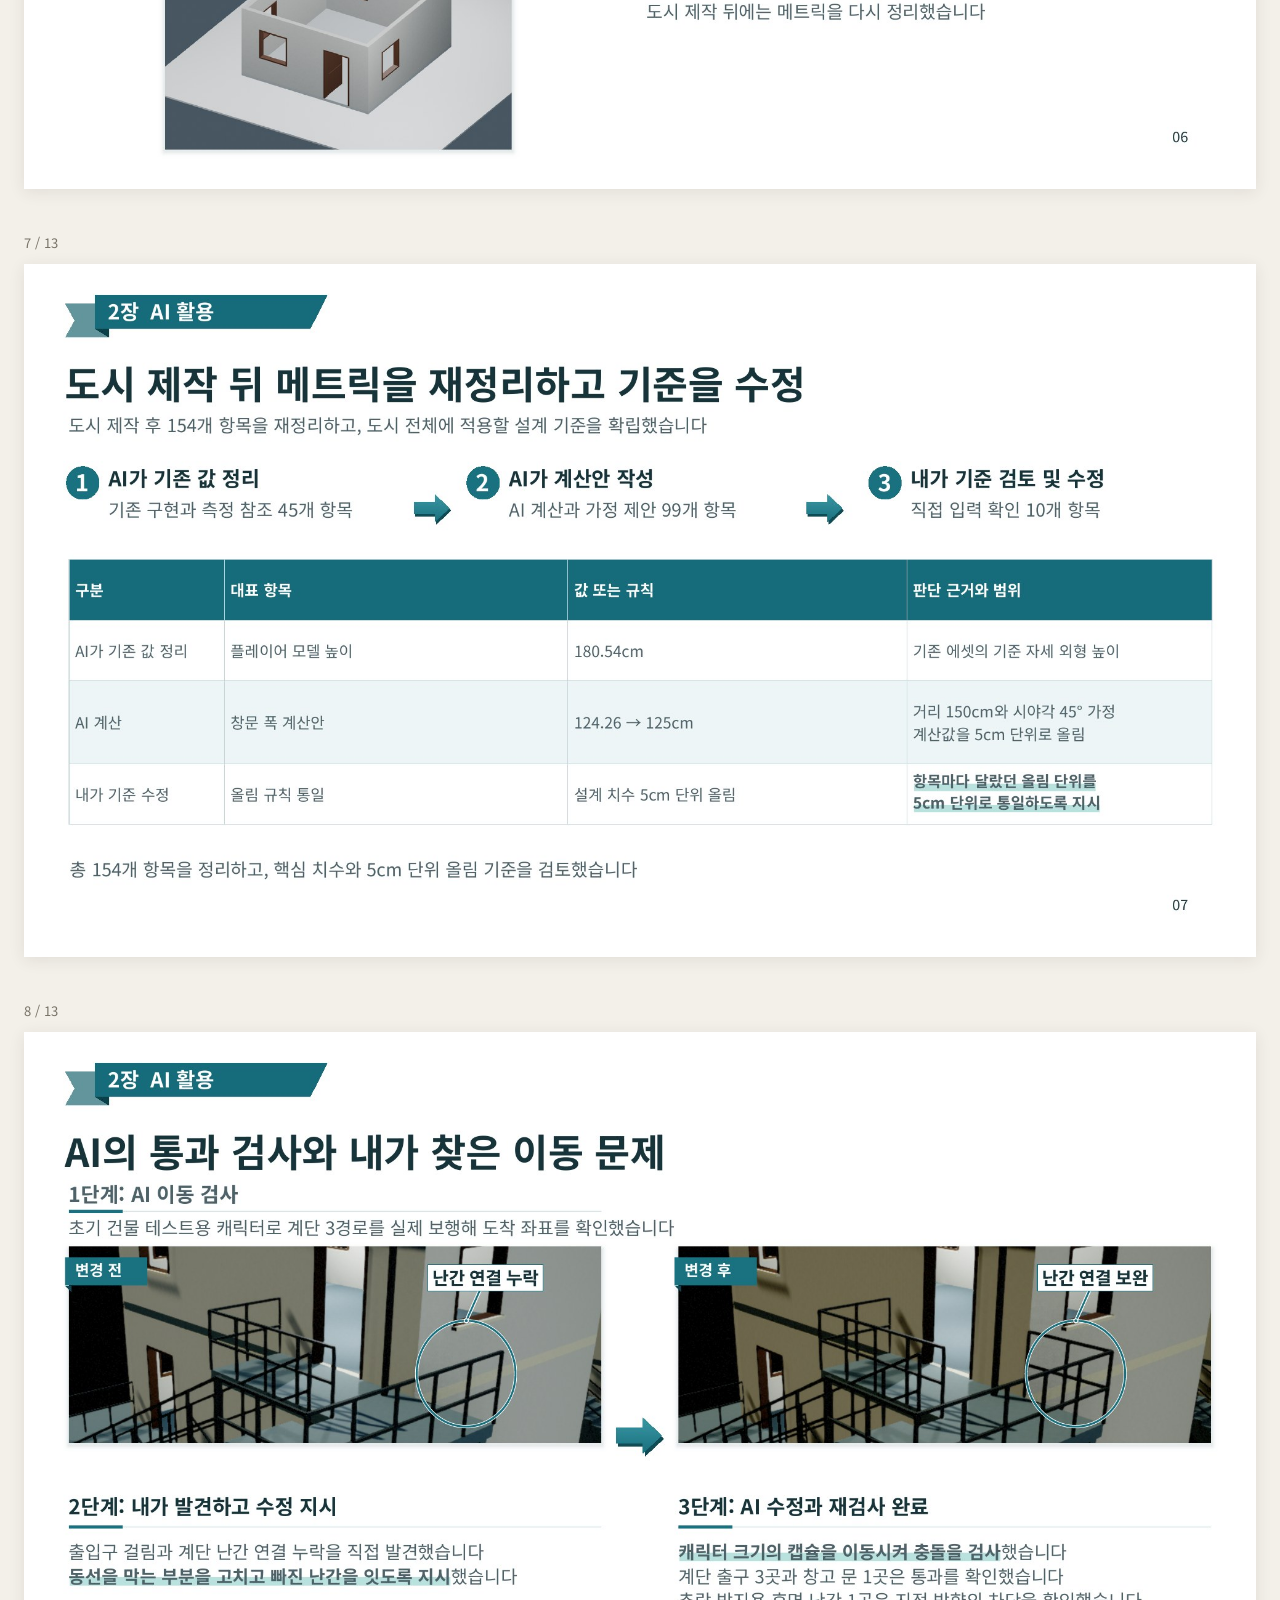
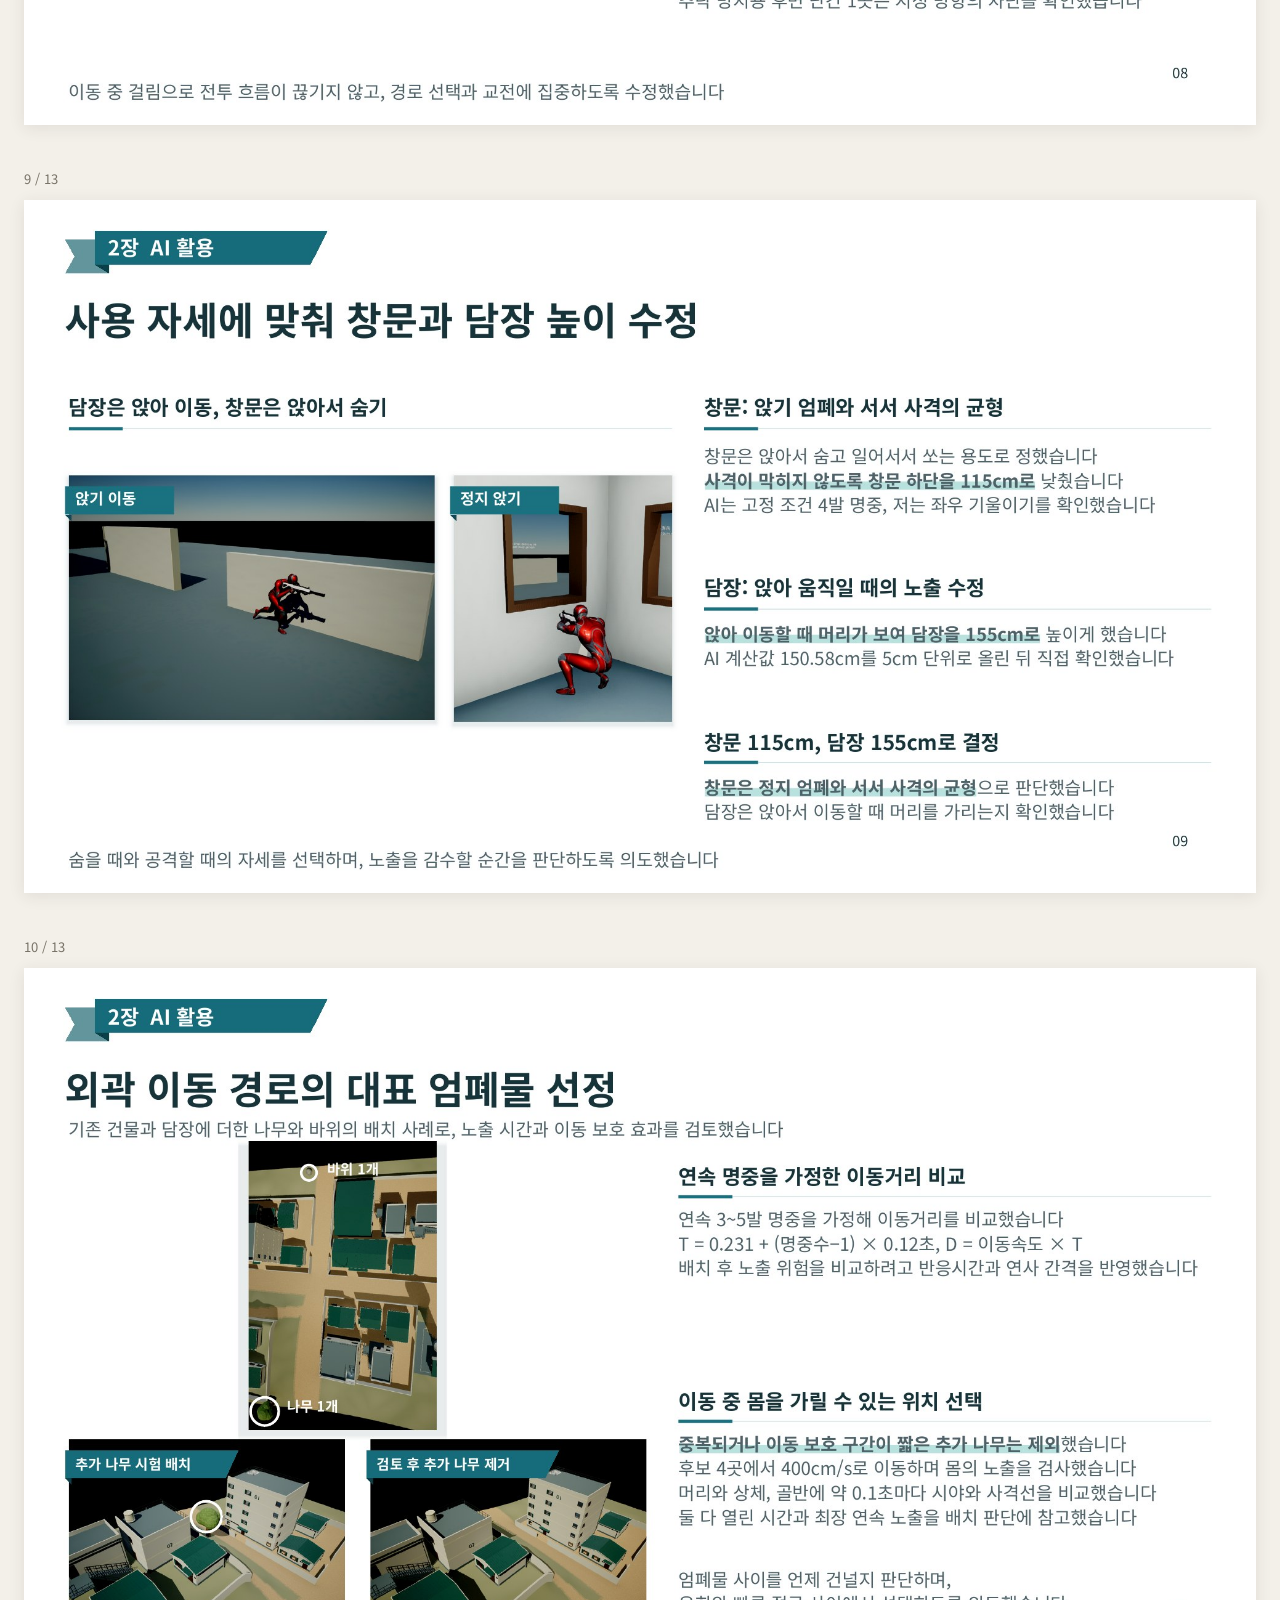
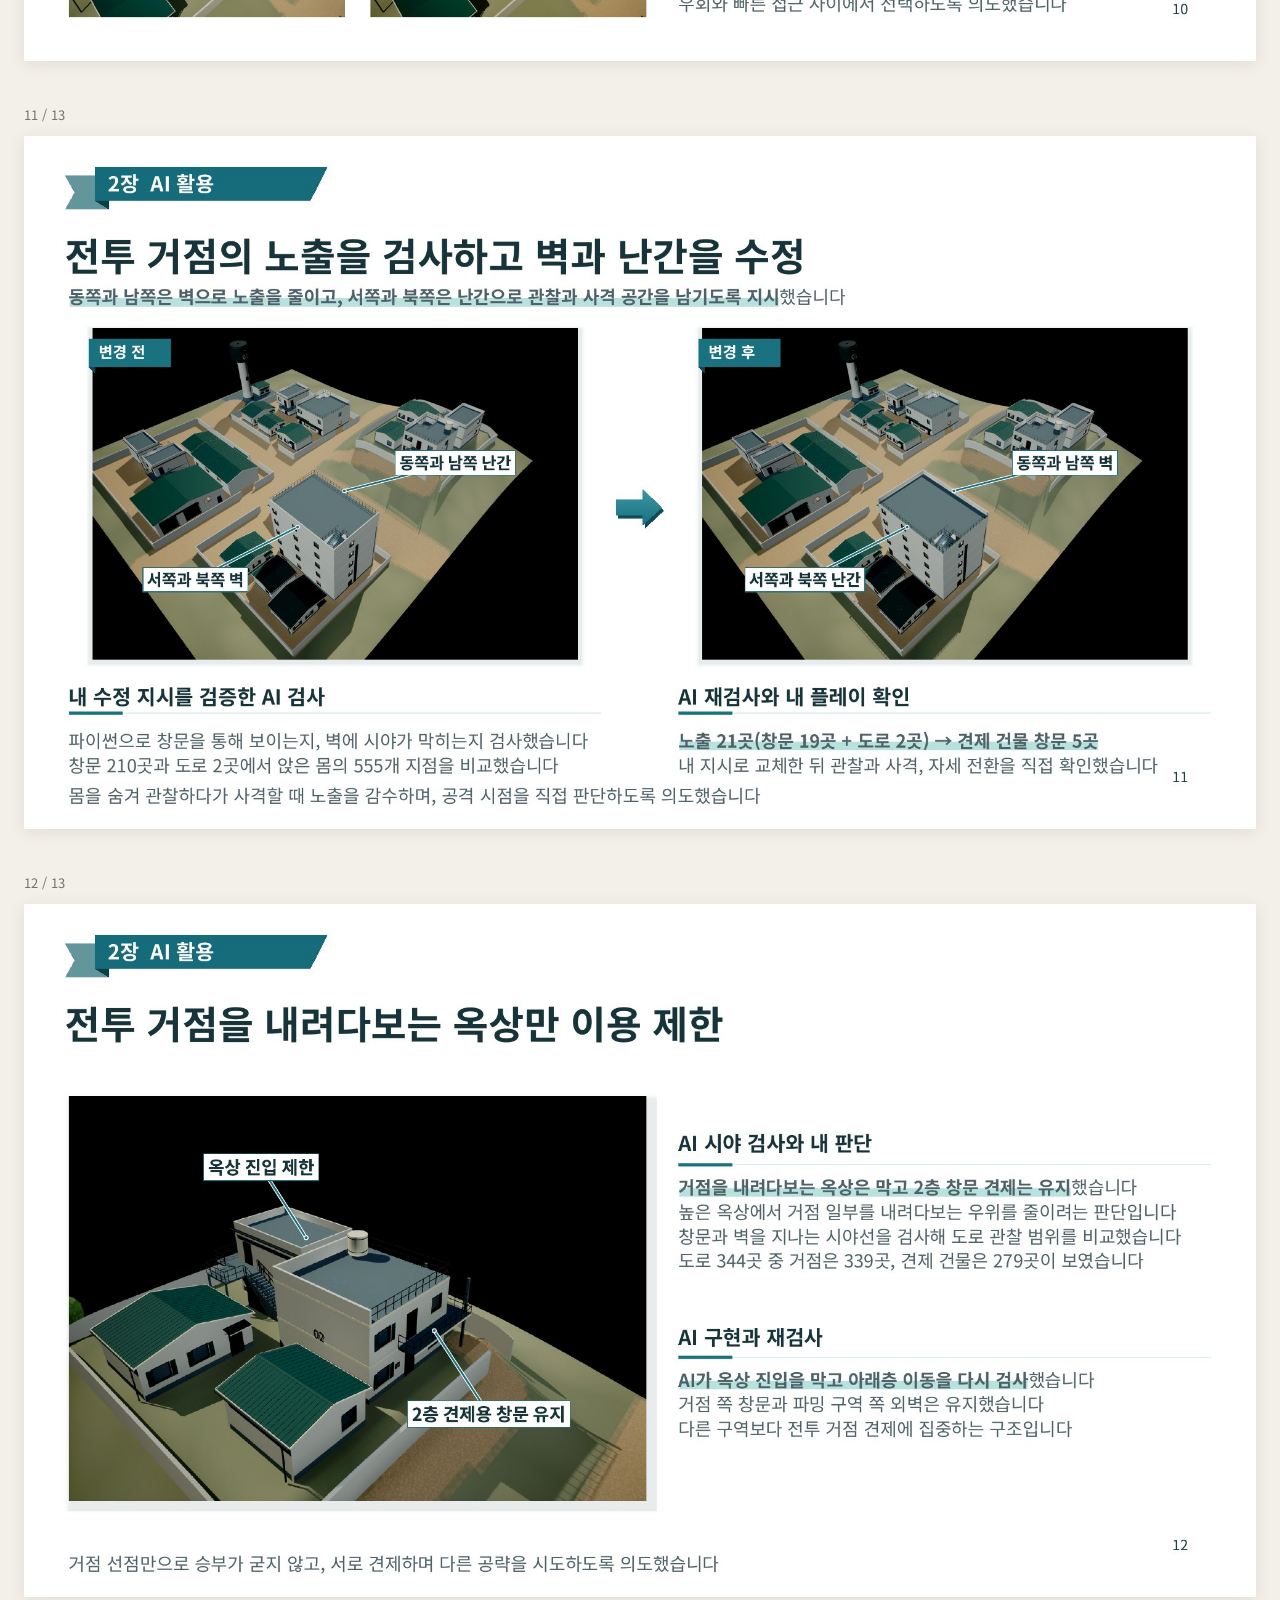
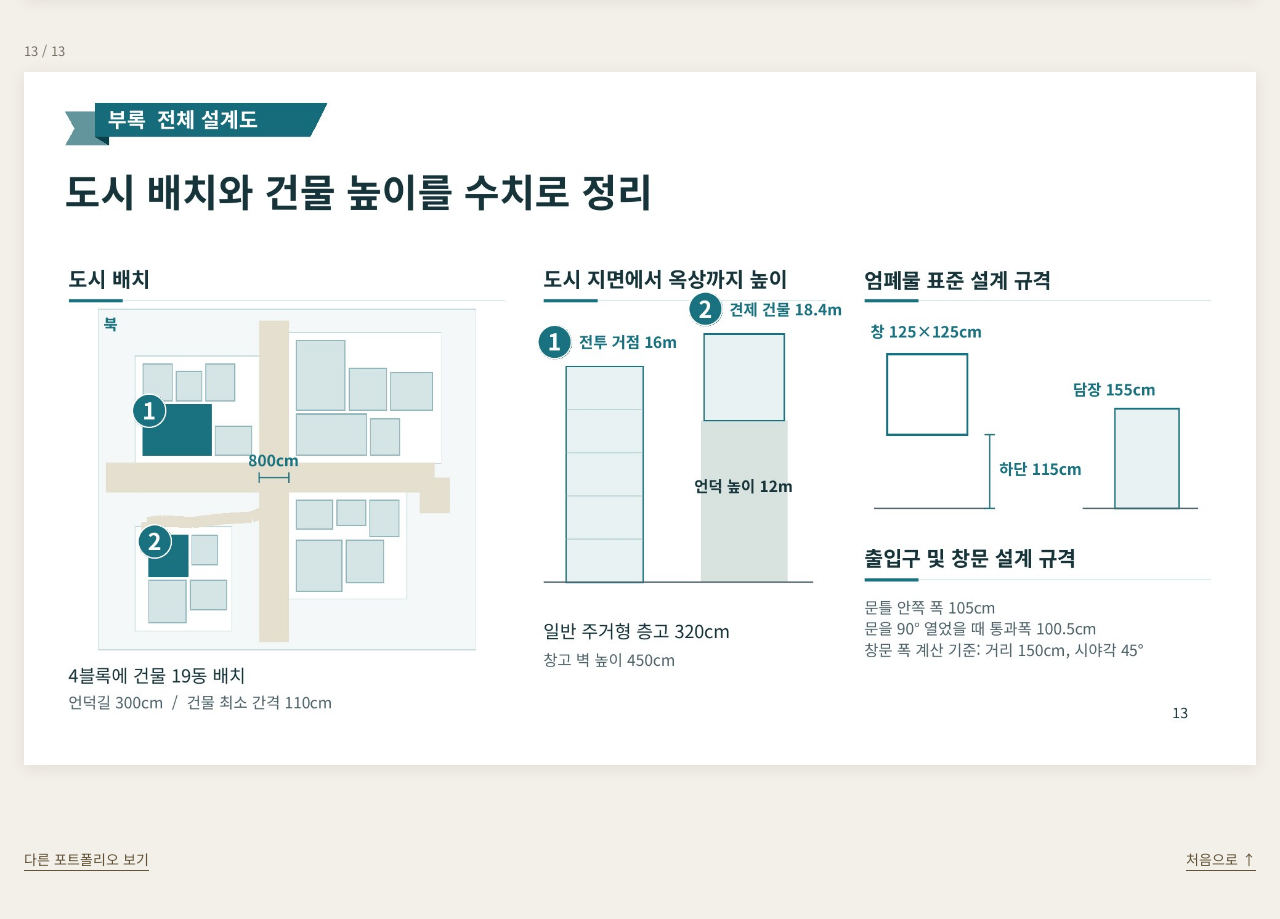
==== commit 905e0328: "Rename TPS reader title and preserve portfolio PDF contents" ====
--- a/lyra.html
+++ b/lyra.html
@@ -1,10 +1,10 @@
 <!doctype html>
 <html lang="ko"><head><meta charset="utf-8"><meta name="viewport" content="width=device-width,initial-scale=1">
-<title>AI를 활용한 배틀로얄 레벨 설계 | 신진섭</title><meta name="description" content="AI로 레벨을 구성하고 직접 플레이하며 수정한 배틀로얄 도시 설계입니다."><link rel="icon" href="data:,">
+<title>TPS 배틀로얄 필드 레벨기획서 | 신진섭</title><meta name="description" content="AI로 레벨을 구성하고 직접 플레이하며 수정한 배틀로얄 도시 설계입니다."><link rel="icon" href="data:,">
 <link href="https://fonts.googleapis.com/css2?family=Noto+Sans+KR:wght@400;500;600;700&family=Noto+Serif+KR:wght@400;500;600;700&display=swap" rel="stylesheet">
 <link rel="stylesheet" href="./css/documents.css?v=1"></head><body class="document-reader">
- <header class="reader-header"><a href="./index.html#portfolio" class="reader-back">← 포트폴리오 목록</a><span>신진섭</span><a href="./assets/documents/lyra/lyra.pdf" download="신진섭_lyra_포트폴리오.pdf">PDF 다운로드</a></header>
- <main><section class="reader-intro"><p>TPS SHOOTING Lyra</p><h1>AI를 활용한 배틀로얄 레벨 설계</h1><p>AI로 레벨을 구성하고 직접 플레이하며 수정한 배틀로얄 도시 설계입니다.</p></section>
+ <header class="reader-header"><a href="./index.html#portfolio" class="reader-back">← 포트폴리오 목록</a><span>신진섭</span><a href="./assets/documents/lyra/lyra.pdf" download="신진섭_TPS_배틀로얄_필드_레벨기획서.pdf">PDF 다운로드</a></header>
+ <main><section class="reader-intro"><p>AI를 활용한 배틀로얄 레벨 설계</p><h1>TPS 배틀로얄 필드 레벨기획서</h1><p>AI로 레벨을 구성하고 직접 플레이하며 수정한 배틀로얄 도시 설계입니다.</p></section>
  <nav class="reader-controls" aria-label="문서 탐색"><div><label for="page-select">페이지</label> <select id="page-select"><option value="page-1">1쪽</option><option value="page-2">2쪽</option><option value="page-3">3쪽</option><option value="page-4">4쪽</option><option value="page-5">5쪽</option><option value="page-6">6쪽</option><option value="page-7">7쪽</option><option value="page-8">8쪽</option><option value="page-9">9쪽</option><option value="page-10">10쪽</option><option value="page-11">11쪽</option><option value="page-12">12쪽</option><option value="page-13">13쪽</option></select><span> / 13</span></div><a href="./assets/documents/lyra/lyra.pdf" target="_blank" rel="noopener">PDF 원본 열기 ↗</a></nav>
- <div class="document-pages"><figure id="page-1" class="document-page"><figcaption>1 / 13</figcaption><img src="./assets/documents/lyra/page-01.jpg" alt="AI를 활용한 배틀로얄 레벨 설계 1쪽" width="2000" height="1125" loading="eager" decoding="async"></figure><figure id="page-2" class="document-page"><figcaption>2 / 13</figcaption><img src="./assets/documents/lyra/page-02.jpg" alt="AI를 활용한 배틀로얄 레벨 설계 2쪽" width="2000" height="1125" loading="lazy" decoding="async"></figure><figure id="page-3" class="document-page"><figcaption>3 / 13</figcaption><img src="./assets/documents/lyra/page-03.jpg" alt="AI를 활용한 배틀로얄 레벨 설계 3쪽" width="2000" height="1125" loading="lazy" decoding="async"></figure><figure id="page-4" class="document-page"><figcaption>4 / 13</figcaption><img src="./assets/documents/lyra/page-04.jpg" alt="AI를 활용한 배틀로얄 레벨 설계 4쪽" width="2000" height="1125" loading="lazy" decoding="async"></figure><figure id="page-5" class="document-page"><figcaption>5 / 13</figcaption><img src="./assets/documents/lyra/page-05.jpg" alt="AI를 활용한 배틀로얄 레벨 설계 5쪽" width="2000" height="1125" loading="lazy" decoding="async"></figure><figure id="page-6" class="document-page"><figcaption>6 / 13</figcaption><img src="./assets/documents/lyra/page-06.jpg" alt="AI를 활용한 배틀로얄 레벨 설계 6쪽" width="2000" height="1125" loading="lazy" decoding="async"></figure><figure id="page-7" class="document-page"><figcaption>7 / 13</figcaption><img src="./assets/documents/lyra/page-07.jpg" alt="AI를 활용한 배틀로얄 레벨 설계 7쪽" width="2000" height="1125" loading="lazy" decoding="async"></figure><figure id="page-8" class="document-page"><figcaption>8 / 13</figcaption><img src="./assets/documents/lyra/page-08.jpg" alt="AI를 활용한 배틀로얄 레벨 설계 8쪽" width="2000" height="1125" loading="lazy" decoding="async"></figure><figure id="page-9" class="document-page"><figcaption>9 / 13</figcaption><img src="./assets/documents/lyra/page-09.jpg" alt="AI를 활용한 배틀로얄 레벨 설계 9쪽" width="2000" height="1125" loading="lazy" decoding="async"></figure><figure id="page-10" class="document-page"><figcaption>10 / 13</figcaption><img src="./assets/documents/lyra/page-10.jpg" alt="AI를 활용한 배틀로얄 레벨 설계 10쪽" width="2000" height="1125" loading="lazy" decoding="async"></figure><figure id="page-11" class="document-page"><figcaption>11 / 13</figcaption><img src="./assets/documents/lyra/page-11.jpg" alt="AI를 활용한 배틀로얄 레벨 설계 11쪽" width="2000" height="1125" loading="lazy" decoding="async"></figure><figure id="page-12" class="document-page"><figcaption>12 / 13</figcaption><img src="./assets/documents/lyra/page-12.jpg" alt="AI를 활용한 배틀로얄 레벨 설계 12쪽" width="2000" height="1125" loading="lazy" decoding="async"></figure><figure id="page-13" class="document-page"><figcaption>13 / 13</figcaption><img src="./assets/documents/lyra/page-13.jpg" alt="AI를 활용한 배틀로얄 레벨 설계 13쪽" width="2000" height="1125" loading="lazy" decoding="async"></figure></div>
+ <div class="document-pages"><figure id="page-1" class="document-page"><figcaption>1 / 13</figcaption><img src="./assets/documents/lyra/page-01.jpg" alt="TPS 배틀로얄 필드 레벨기획서 1쪽" width="2000" height="1125" loading="eager" decoding="async"></figure><figure id="page-2" class="document-page"><figcaption>2 / 13</figcaption><img src="./assets/documents/lyra/page-02.jpg" alt="TPS 배틀로얄 필드 레벨기획서 2쪽" width="2000" height="1125" loading="lazy" decoding="async"></figure><figure id="page-3" class="document-page"><figcaption>3 / 13</figcaption><img src="./assets/documents/lyra/page-03.jpg" alt="TPS 배틀로얄 필드 레벨기획서 3쪽" width="2000" height="1125" loading="lazy" decoding="async"></figure><figure id="page-4" class="document-page"><figcaption>4 / 13</figcaption><img src="./assets/documents/lyra/page-04.jpg" alt="TPS 배틀로얄 필드 레벨기획서 4쪽" width="2000" height="1125" loading="lazy" decoding="async"></figure><figure id="page-5" class="document-page"><figcaption>5 / 13</figcaption><img src="./assets/documents/lyra/page-05.jpg" alt="TPS 배틀로얄 필드 레벨기획서 5쪽" width="2000" height="1125" loading="lazy" decoding="async"></figure><figure id="page-6" class="document-page"><figcaption>6 / 13</figcaption><img src="./assets/documents/lyra/page-06.jpg" alt="TPS 배틀로얄 필드 레벨기획서 6쪽" width="2000" height="1125" loading="lazy" decoding="async"></figure><figure id="page-7" class="document-page"><figcaption>7 / 13</figcaption><img src="./assets/documents/lyra/page-07.jpg" alt="TPS 배틀로얄 필드 레벨기획서 7쪽" width="2000" height="1125" loading="lazy" decoding="async"></figure><figure id="page-8" class="document-page"><figcaption>8 / 13</figcaption><img src="./assets/documents/lyra/page-08.jpg" alt="TPS 배틀로얄 필드 레벨기획서 8쪽" width="2000" height="1125" loading="lazy" decoding="async"></figure><figure id="page-9" class="document-page"><figcaption>9 / 13</figcaption><img src="./assets/documents/lyra/page-09.jpg" alt="TPS 배틀로얄 필드 레벨기획서 9쪽" width="2000" height="1125" loading="lazy" decoding="async"></figure><figure id="page-10" class="document-page"><figcaption>10 / 13</figcaption><img src="./assets/documents/lyra/page-10.jpg" alt="TPS 배틀로얄 필드 레벨기획서 10쪽" width="2000" height="1125" loading="lazy" decoding="async"></figure><figure id="page-11" class="document-page"><figcaption>11 / 13</figcaption><img src="./assets/documents/lyra/page-11.jpg" alt="TPS 배틀로얄 필드 레벨기획서 11쪽" width="2000" height="1125" loading="lazy" decoding="async"></figure><figure id="page-12" class="document-page"><figcaption>12 / 13</figcaption><img src="./assets/documents/lyra/page-12.jpg" alt="TPS 배틀로얄 필드 레벨기획서 12쪽" width="2000" height="1125" loading="lazy" decoding="async"></figure><figure id="page-13" class="document-page"><figcaption>13 / 13</figcaption><img src="./assets/documents/lyra/page-13.jpg" alt="TPS 배틀로얄 필드 레벨기획서 13쪽" width="2000" height="1125" loading="lazy" decoding="async"></figure></div>
  <footer class="reader-footer"><a href="./index.html#portfolio">다른 포트폴리오 보기</a><a href="#page-1">처음으로 ↑</a></footer></main><script src="./js/document-reader.js?v=1"></script></body></html>
